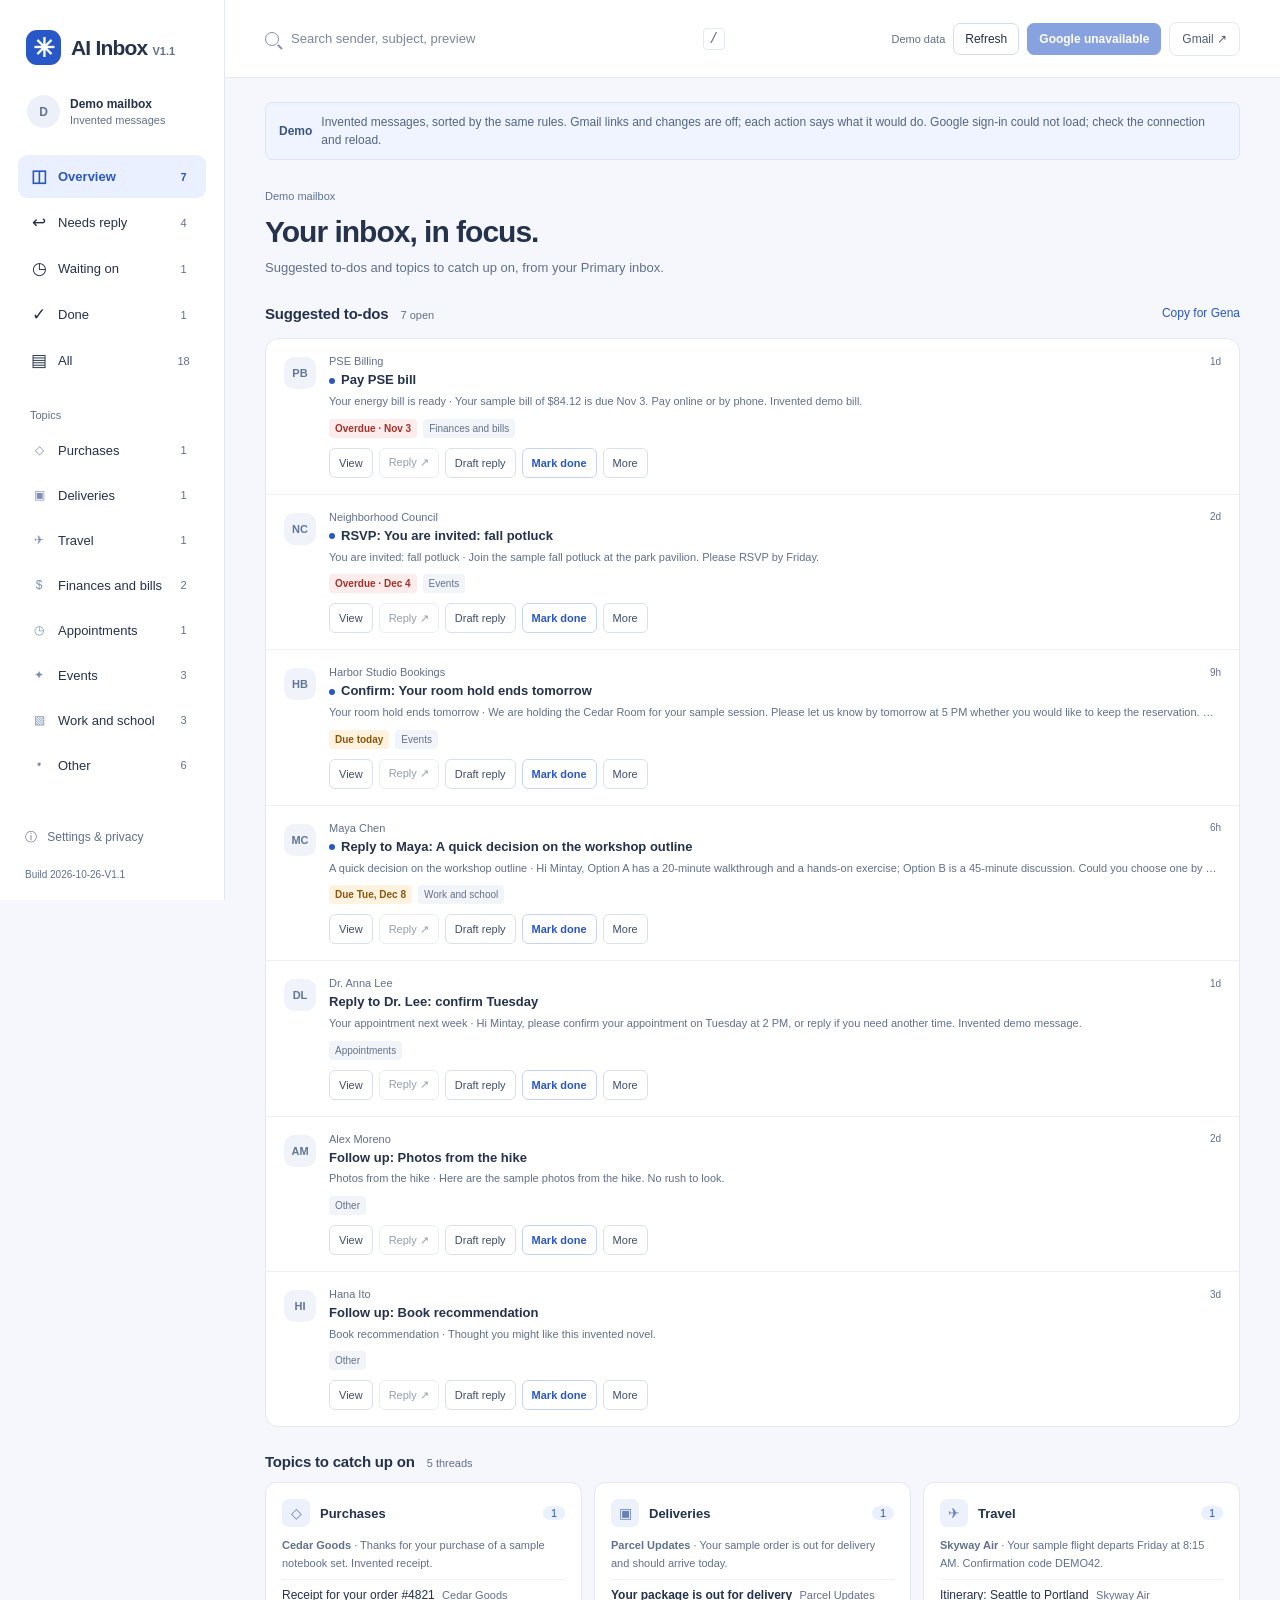
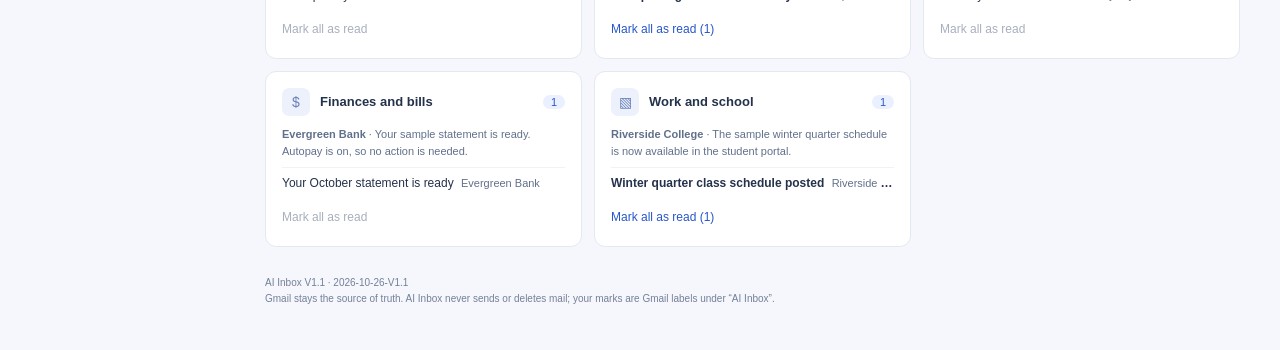
==== index.html @ 45b33141 "AI Inbox 2026-10-26-V1.1" ====
<!doctype html>
<html lang="en">
<head>
<meta charset="utf-8"><meta name="viewport" content="width=device-width,initial-scale=1">
<meta http-equiv="Content-Security-Policy" content="default-src 'self'; script-src 'self' https://accounts.google.com/gsi/client; style-src 'self' https://accounts.google.com/gsi/style; connect-src https://gmail.googleapis.com https://accounts.google.com/gsi/ https://oauth2.googleapis.com/revoke; frame-src https://accounts.google.com/gsi/; img-src 'self' data:; object-src 'none'; base-uri 'none'; form-action 'none'">
<meta name="referrer" content="no-referrer">
<meta name="color-scheme" content="light"><meta name="description" content="AI Inbox: a private view of your Gmail, sorted by plain rules in your browser.">
<title>AI Inbox V1.1</title>
<link rel="stylesheet" href="styles.css">
<script src="config.js" defer></script><script src="sorter.js" defer></script><script src="tools.js" defer></script><script src="gmail.js" defer></script><script src="demo-data.js" defer></script><script src="app.js" defer></script>
</head>
<body>
<a class="skip" href="#main">Skip to inbox</a>
<aside class="sidebar" aria-label="Inbox navigation">
<a class="brand" href="#" aria-label="AI Inbox home"><span class="brand-icon" aria-hidden="true">✳</span><span>AI Inbox <small>V1.1</small></span></a>
<div class="workspace" id="account"></div>
<nav id="navigation" aria-label="Views"></nav>
<div class="topics-nav"><p class="nav-caption">Topics</p><div id="topic-navigation"></div></div>
<div class="sidebar-bottom"><button class="quiet" id="privacy-button" type="button"><span aria-hidden="true">ⓘ</span> Settings & privacy</button><p class="build">Build <span id="build-id"></span></p></div>
</aside>
<div class="app-shell">
<header class="topbar"><label class="search-box"><span aria-hidden="true" class="search-icon"></span><input id="search" type="search" placeholder="Search sender, subject, preview" aria-label="Search sender, subject and preview"><kbd>/</kbd></label><div class="top-actions"><span id="updated" class="updated" role="status"></span><button class="secondary small" id="refresh" type="button">Refresh</button><button class="primary small" id="signin" type="button">Sign in with Google</button><button class="secondary small" id="signout" type="button" hidden>Sign out</button><a class="gmail-button" id="open-gmail" href="https://mail.google.com/mail/u/0/#inbox" target="_blank" rel="noopener noreferrer">Gmail <span aria-hidden="true">↗</span></a></div></header>
<main id="main" tabindex="-1">
<div id="notice" class="notice" role="status"></div>
<section class="page-heading"><div><p id="view-eyebrow"></p><h1 id="page-title"></h1><p id="page-description"></p></div></section>
<section id="overview" aria-label="Suggested to-dos and topics"></section>
<section class="message-section" id="message-section" aria-labelledby="list-title"><div class="section-heading"><div><h2 id="list-title">Messages</h2><span id="result-count" role="status" aria-live="polite"></span></div></div><div id="active-filters"></div><div id="messages"></div></section>
<footer class="page-footer"><span id="footer-build"></span><br>Gmail stays the source of truth. AI Inbox never sends or deletes mail; your marks are Gmail labels under “AI Inbox”.</footer>
</main>
</div>
<dialog id="detail-dialog" aria-labelledby="detail-title"><div id="detail-content"></div></dialog>
<dialog id="draft-dialog" aria-labelledby="draft-title"><div class="dialog-heading"><div><p class="eyebrow" id="draft-eyebrow">Draft reply</p><h2 id="draft-title">Reply</h2></div><button class="close-button" type="button" data-close="draft-dialog" aria-label="Close draft">×</button></div><div class="draft-main"><p class="draft-to" id="draft-to"></p><div class="template-row" id="template-row" role="group" aria-label="Templates"></div><label class="field-label" for="draft-text">Your reply</label><textarea id="draft-text" rows="10" spellcheck="true"></textarea><p class="inline-status" id="draft-status" role="status"></p></div><div class="detail-footer"><button class="primary" type="button" id="draft-save">Save to Gmail Drafts</button><a class="secondary link-button" id="draft-open" href="#" target="_blank" rel="noopener noreferrer" hidden>Open in Gmail ↗</a><p>Saved as a draft only. You send it from Gmail.</p></div></dialog>
<dialog id="gena-dialog" aria-labelledby="gena-title"><div class="dialog-heading"><div><p class="eyebrow">Copy for Gena</p><h2 id="gena-title">Open to-dos for Gena</h2></div><button class="close-button" type="button" data-close="gena-dialog" aria-label="Close Copy for Gena">×</button></div><div class="draft-main"><p class="field-help">Checked to-dos are copied in Gena’s “Import from Claude” format. Paste it there.</p><div id="gena-list" class="gena-list"></div><textarea id="gena-text" rows="8" readonly aria-label="Text for Gena"></textarea><p class="inline-status" id="gena-status" role="status"></p></div><div class="detail-footer"><button class="primary" type="button" id="gena-copy">Copy</button></div></dialog>
<dialog id="info-dialog" aria-labelledby="info-title"><div class="dialog-heading"><div><p class="eyebrow">Settings & privacy</p><h2 id="info-title">How AI Inbox works</h2></div><button class="close-button" type="button" data-close="info-dialog" aria-label="Close settings">×</button></div><div class="info-content"><label class="field-label" for="signoff">Sign-off for draft replies</label><input id="signoff" type="text" autocomplete="off"><h3>Your mail stays with you</h3><p>The page talks to Gmail straight from this browser with your own Google sign-in. There is no server, no AI service and nothing paid. Mail is held in memory while the page is open and is never saved to this device.</p><h3>Sorting</h3><p>Plain rules sort the Primary inbox from the last 30 days into suggested to-dos, topics, needs reply and waiting on. Each item says why it is there.</p><h3>Your marks</h3><p>Mark done, Remove and Add to to-dos are Gmail labels under “AI Inbox”, so your Mac and phone agree. Archive takes a thread out of the inbox. Each change has an Undo. AI Inbox never sends and never deletes mail; draft replies wait in Gmail Drafts.</p><h3>On this device</h3><p>Only the sign-off above is stored in this browser. Sign out ends the Google session for this page.</p></div></dialog>
<div class="toast" id="toast" role="status" aria-live="polite"><span id="toast-text"></span><button type="button" id="toast-undo" hidden>Undo</button></div>
</body>
</html>
---- styles.css ----
:root{--ink:#24324b;--muted:#61708a;--blue:#2857c8;--blue-soft:#eaf0ff;--line:#e3e8f1;--canvas:#f5f7fc;--white:#fff;--green:#256656;--amber:#8d550a;--red:#a3322b;--shadow:0 16px 60px #21375621;font-family:-apple-system,BlinkMacSystemFont,"Segoe UI",sans-serif;color:var(--ink);background:var(--canvas);font-size:14px}
*{box-sizing:border-box}body{margin:0;background:var(--canvas)}button,input,select,textarea{font:inherit}button,a,select,input,summary{-webkit-tap-highlight-color:transparent}button{cursor:pointer;color:inherit}button:disabled{cursor:not-allowed;opacity:.55}
button,a,input,select,textarea,summary{outline-offset:3px}button:focus-visible,a:focus-visible,input:focus-visible,select:focus-visible,textarea:focus-visible,summary:focus-visible{outline:3px solid #6387e5}a{color:inherit}[hidden]{display:none!important}
.skip{position:fixed;top:-100px;left:12px;background:#fff;padding:12px;z-index:20}.skip:focus{top:10px}

/* sidebar */
.sidebar{position:fixed;inset:0 auto 0 0;width:225px;background:#fff;border-right:1px solid var(--line);padding:30px 18px 20px;display:flex;flex-direction:column;z-index:2;overflow-y:auto}
.brand{text-decoration:none;display:flex;align-items:center;gap:10px;font-size:21px;font-weight:720;letter-spacing:-.8px;padding:0 8px}.brand small{font-size:11px;font-weight:650;letter-spacing:0;color:var(--muted)}
.brand-icon{display:grid;place-items:center;border-radius:11px;width:35px;height:35px;background:var(--blue);color:#fff;font-size:26px;line-height:1}
.workspace{display:flex;align-items:center;gap:10px;margin:30px 9px 24px;min-width:0}.workspace>div{min-width:0}.avatar{width:33px;height:33px;flex-shrink:0;border-radius:50%;background:#edf0f8;color:#627392;display:grid;place-items:center;font-size:12px;font-weight:700}
.workspace strong{font-size:12px;font-weight:650;display:block;overflow:hidden;text-overflow:ellipsis;white-space:nowrap}.workspace small{display:block;font-size:11px;color:var(--muted);margin-top:3px}
.nav-button{width:100%;border:0;background:transparent;display:flex;align-items:center;gap:10px;padding:11px 12px;margin:3px 0;border-radius:9px;font-size:13px;text-align:left;min-height:42px}.nav-button:hover{background:#f4f6fb}.nav-button.active{background:var(--blue-soft);color:var(--blue);font-weight:650}
.nav-icon{width:18px;display:flex;justify-content:center;font-size:17px}.nav-count{margin-left:auto;font-size:11px;min-width:21px;text-align:center;color:var(--muted)}.active .nav-count{color:var(--blue)}
.topics-nav{margin-top:24px}.nav-caption{font-size:11px;color:var(--muted);margin:0 12px 8px}.topic-dot{width:18px;text-align:center;color:#7d8fb9;font-size:12px}
.sidebar-bottom{margin-top:auto;padding-top:24px}.quiet{border:0;background:transparent;color:var(--muted);padding:11px 7px;font-size:12px;text-align:left}.quiet span{margin-right:7px}.build{font-size:10px;color:var(--muted);margin:12px 7px 0}

/* top bar */
.app-shell{margin-left:225px}
.topbar{min-height:78px;border-bottom:1px solid var(--line);background:#fff;display:flex;align-items:center;justify-content:space-between;padding:0 40px;gap:18px}
.search-box{display:flex;align-items:center;gap:12px;max-width:460px;width:100%;color:var(--muted);min-width:0}.search-box input{border:0;background:transparent;width:100%;padding:12px 0;font-size:13px;color:var(--ink);min-width:0}.search-box input::placeholder{color:#7b879b}
.search-icon{border:1.7px solid #8290a8;border-radius:50%;width:14px;height:14px;position:relative;flex-shrink:0}.search-icon:after{content:"";position:absolute;width:6px;height:1.7px;background:#8290a8;transform:rotate(45deg);right:-5px;bottom:-3px}
kbd{font:11px inherit;padding:2px 6px;border:1px solid var(--line);border-radius:4px}
.top-actions{display:flex;align-items:center;gap:8px;flex-shrink:0}.updated{font-size:11px;color:var(--muted);white-space:nowrap}
.gmail-button{font-size:12px;text-decoration:none;border:1px solid var(--line);border-radius:8px;white-space:nowrap;padding:9px 12px;color:#4e5c73}.gmail-button:hover{border-color:#94abe4}
.primary{font-size:12px;background:var(--blue);color:#fff;border:1px solid var(--blue);border-radius:7px;padding:10px 13px;font-weight:600}.primary:hover{background:#2149a9}
.secondary{font-size:12px;background:#fff;border:1px solid #d3dcec;border-radius:7px;padding:10px 12px}.secondary:disabled{background:#f0f3f8;color:#78869e}
.small{padding:8px 11px;font-size:12px;white-space:nowrap}.link-button{text-decoration:none;display:inline-block}.primary.link-button{color:#fff}

/* main */
main{max-width:1180px;margin:auto;padding:24px 40px 20px}
.notice{display:flex;align-items:center;flex-wrap:wrap;gap:6px 9px;border:1px solid #dbe4f8;border-radius:7px;background:#f0f4ff;padding:10px 13px;color:#536584;font-size:12px;line-height:1.5}.notice strong{font-weight:650;color:#3a5482}.notice span{flex:1 1 260px}.notice.warn{background:#fff6e8;border-color:#f1dcb7;color:#6f4a12}.notice.warn strong{color:#6f4a12}
.page-heading{margin:28px 0 22px}.page-heading p{color:var(--muted);margin:8px 0 0;font-size:13px;line-height:1.6}#view-eyebrow{font-size:11px;margin:0 0 8px;color:#5e7295}h1{font-size:30px;font-weight:650;letter-spacing:-1px;line-height:1.2;margin:0}
.section-heading{display:flex;justify-content:space-between;align-items:center;gap:12px;margin-bottom:12px}.section-heading>div{display:flex;align-items:baseline;gap:12px}.section-heading h2{font-size:15px;font-weight:650;letter-spacing:-.2px;margin:0}.section-heading span{font-size:11px;color:var(--muted)}
.text-button{color:var(--blue);font-size:12px;background:none;border:0;padding:6px 0;text-decoration:none}.text-button:disabled{color:var(--muted)}

/* rows: suggested to-dos and lists */
.todo-list,.messages-list{background:#fff;border:1px solid var(--line);border-radius:13px;margin-bottom:26px}
.row{display:flex;gap:13px;align-items:flex-start;padding:16px 18px;min-width:0}.row+.row{border-top:1px solid #edf0f6}
.sender-avatar{flex-shrink:0;width:32px;height:32px;border-radius:10px;background:#f0f3f9;display:grid;place-items:center;font-size:11px;color:#617596;font-weight:600;margin-top:2px}
.row-main{flex:1;min-width:0}.row-top{display:flex;gap:10px;align-items:center;margin-bottom:4px}.sender-name{font-size:11px;color:var(--muted);overflow:hidden;text-overflow:ellipsis;white-space:nowrap}.msg-count{font-size:10px;color:#8a96ab}.row-age{font-size:10px;color:var(--muted);margin-left:auto;white-space:nowrap}
.row-title{display:flex;align-items:baseline;gap:6px;border:0;background:none;padding:0;text-align:left;font-size:13px;font-weight:650;line-height:1.45;max-width:100%}.row-title:hover{color:var(--blue)}
.unread-dot{width:6px;height:6px;background:var(--blue);border-radius:50%;flex-shrink:0;align-self:center}
.row-sub{margin:3px 0 0;color:var(--muted);font-size:11px;line-height:1.6;overflow:hidden;text-overflow:ellipsis;white-space:nowrap}
.row-tags{display:flex;gap:6px;margin-top:8px;flex-wrap:wrap}.tag{font-size:10px;line-height:1.5;background:#f1f4f9;color:#64728b;padding:2px 6px;border-radius:4px}.tag.needsReply{color:#4767a8;background:#eef3ff}.tag.waitingOn{color:#7171a0;background:#f2f0fb}.tag.todo{color:#996011;background:#fff4e1}.tag.done{color:var(--green);background:#e8f4ef}
.due{font-size:10px;line-height:1.5;white-space:nowrap;background:#fff3df;color:var(--amber);padding:2px 6px;border-radius:4px;font-weight:600}.due.overdue{background:#fdeceb;color:var(--red)}
.row-actions{display:flex;gap:6px;flex-wrap:wrap;margin-top:10px;align-items:flex-start}
.chip-btn{font-size:11px;border:1px solid #d9e0ec;background:#fff;border-radius:6px;padding:6px 9px;min-height:30px;text-decoration:none;display:inline-flex;align-items:center;white-space:nowrap;color:#3f4f6b;list-style:none}.chip-btn:hover{border-color:#a9bce9}.chip-btn.strong{border-color:#c7d5f5;color:var(--blue);font-weight:600}.chip-btn.active{background:var(--blue-soft);border-color:#b8c9f2;color:var(--blue);font-weight:600}
summary.chip-btn::-webkit-details-marker{display:none}.more{position:relative;margin:0}.more[open] summary{background:#f4f6fb}
.more-menu{position:absolute;left:0;top:calc(100% + 4px);background:#fff;border:1px solid var(--line);border-radius:9px;box-shadow:var(--shadow);padding:5px;z-index:5;min-width:150px;display:flex;flex-direction:column}.more-menu button{border:0;background:none;text-align:left;padding:9px 10px;font-size:12px;border-radius:6px;min-height:36px}.more-menu button:hover{background:#f4f6fb}

/* topics */
.topic-grid{display:grid;grid-template-columns:repeat(3,minmax(0,1fr));gap:12px;margin-bottom:28px}
.topic-card{background:#fff;border:1px solid var(--line);border-radius:11px;padding:16px;display:flex;flex-direction:column;min-width:0}
.topic-head{display:flex;align-items:center;gap:10px}.topic-head h3{font-size:13px;margin:0;font-weight:650;flex:1}.topic-count{font-size:11px;color:var(--blue);background:var(--blue-soft);border-radius:10px;padding:1px 8px}
.topic-symbol{width:28px;height:28px;display:grid;place-items:center;background:#edf1fc;border-radius:7px;color:#6680b9;flex-shrink:0}
.topic-latest{font-size:11px;color:var(--muted);line-height:1.6;margin:10px 0 6px;overflow:hidden;display:-webkit-box;-webkit-line-clamp:2;-webkit-box-orient:vertical}
.topic-threads{list-style:none;margin:0 0 6px;padding:0;flex:1}.topic-threads li{border-top:1px solid #f0f2f7}.topic-threads a,.topic-threads button{display:block;width:100%;text-align:left;border:0;background:none;padding:8px 0;font-size:12px;text-decoration:none;overflow:hidden;text-overflow:ellipsis;white-space:nowrap}.topic-threads a:hover,.topic-threads button:hover{color:var(--blue)}.topic-threads li.unread a,.topic-threads li.unread button{font-weight:650}.topic-from{color:var(--muted);font-weight:400;font-size:11px;margin-left:4px}
.topic-actions{display:flex;justify-content:space-between;gap:8px}

#active-filters{display:flex;gap:8px;flex-wrap:wrap}.filter-chip{background:#eaf0ff;color:#3f61a7;border:0;padding:7px 10px;font-size:11px;border-radius:6px;margin-bottom:12px}
.empty-state{text-align:center;padding:32px 20px;border:1px dashed #cbd5e7;border-radius:12px;background:#fff}.empty-state h3{font-size:15px;margin:0 0 6px}.empty-state p{font-size:12px;color:var(--muted);line-height:1.6;margin:0 0 6px}.topic-grid .empty-state{grid-column:1/-1}.todo-list .empty-state{border:0;border-radius:0}
.page-footer{font-size:10px;color:#738097;margin:23px 0;line-height:1.6}

/* dialogs */
dialog{padding:0;border:1px solid #dce3ee;border-radius:16px;width:min(640px,calc(100% - 32px));max-height:88dvh;color:var(--ink);box-shadow:var(--shadow)}dialog::backdrop{background:#14223a66}
.dialog-heading{padding:22px 24px 18px;display:flex;align-items:flex-start;justify-content:space-between;gap:20px;border-bottom:1px solid var(--line)}.dialog-heading h2{font-size:20px;line-height:1.35;letter-spacing:-.5px;margin:5px 0 0;font-weight:650;overflow-wrap:anywhere}
.eyebrow{font-size:11px;color:var(--muted);margin:0}.close-button{font-size:25px;line-height:1;flex-shrink:0;width:32px;height:32px;border-radius:7px;border:1px solid var(--line);background:#fff;color:var(--muted)}
.detail-main,.info-content,.draft-main{padding:20px 24px}.detail-meta{color:var(--muted);font-size:12px;display:flex;gap:12px;align-items:center;margin-bottom:18px;overflow-wrap:anywhere}.detail-meta strong{color:var(--ink);display:block;font-weight:600;margin-bottom:3px}
.detail-summary{font-size:14px;line-height:1.7;margin:0 0 16px}.action-callout{padding:14px 16px;border-radius:9px;background:#eef3ff;border:1px solid #e0e8fb;margin-bottom:16px}.action-callout strong{font-size:11px;color:#5072b5;font-weight:600}.action-callout p{font-size:13px;line-height:1.6;margin:6px 0;font-weight:600}
details{margin:14px 0}details summary{font-size:12px;color:var(--blue);cursor:pointer;padding:5px 0}details p{font-size:12px;line-height:1.7;color:var(--muted);margin:4px 0}
.detail-footer{border-top:1px solid var(--line);padding:15px 24px;display:flex;align-items:center;gap:10px;flex-wrap:wrap;background:#fbfcff}.detail-footer p{font-size:10px;color:var(--muted);line-height:1.6;margin:0}
.draft-to{font-size:12px;color:var(--muted);margin:0 0 12px;overflow-wrap:anywhere}.template-row{display:flex;gap:6px;flex-wrap:wrap;margin-bottom:14px}
.field-label{display:block;font-size:11px;color:var(--muted);margin:0 0 6px}.field-help{font-size:12px;color:var(--muted);margin:0 0 12px;line-height:1.6}
textarea,.info-content input{width:100%;border:1px solid #d3dcec;border-radius:8px;padding:11px 12px;font-size:13px;line-height:1.6;color:var(--ink);background:#fff;resize:vertical}
.inline-status{min-height:1.2em;font-size:12px;color:var(--muted);margin:10px 0 0;line-height:1.6}
.gena-list{display:flex;flex-direction:column;gap:6px;margin-bottom:12px;max-height:200px;overflow-y:auto}.gena-item{display:flex;gap:8px;align-items:flex-start;font-size:12px;line-height:1.5}.gena-item input{margin-top:3px}
.info-content h3{font-size:13px;margin:20px 0 6px}.info-content p{font-size:12px;line-height:1.7;color:var(--muted);margin:4px 0 10px}
.toast{position:fixed;bottom:24px;left:calc(50% + 112px);transform:translateX(-50%);background:#293c5a;color:#fff;border-radius:8px;padding:10px 12px 10px 16px;font-size:12px;box-shadow:var(--shadow);opacity:0;pointer-events:none;max-width:calc(100vw - 32px);width:max-content;transition:opacity .12s;z-index:10;display:flex;align-items:center;gap:12px}.toast.visible{opacity:1;pointer-events:auto}
.toast button{background:none;border:1px solid #8ea6d6;color:#fff;border-radius:6px;padding:6px 10px;font-size:12px;font-weight:600;flex-shrink:0}

@media(max-width:1100px){.sidebar{width:195px;padding-inline:12px}.app-shell{margin-left:195px}.topbar{padding:0 24px}main{padding-inline:24px}.topic-grid{grid-template-columns:repeat(2,minmax(0,1fr))}.toast{left:calc(50% + 97px)}.updated{display:none}}
@media(max-width:760px){
.sidebar{position:relative;width:auto;inset:auto;border:0;padding:16px 16px 0;display:block;overflow:visible}.brand{font-size:20px;padding:0}.brand-icon{width:31px;height:31px;font-size:23px}
.workspace,.topics-nav,.sidebar-bottom{display:none}
#navigation{display:flex;gap:3px;overflow-x:auto;margin:14px -16px 0;padding:0 12px 8px;scrollbar-width:none}.nav-button{width:auto;flex-shrink:0;white-space:nowrap;font-size:12px;padding:9px 11px;margin:0;min-height:38px}.nav-icon{display:none}.nav-count{min-width:12px;font-size:10px}
.app-shell{margin:0}.topbar{flex-wrap:wrap;padding:10px 16px;gap:8px;border-top:1px solid var(--line);min-height:0}.search-box{max-width:none;flex:1 1 100%;gap:10px}.search-box kbd{display:none}.top-actions{flex:1 1 100%;justify-content:flex-end;flex-wrap:wrap}.updated{display:inline;margin-right:auto}
main{padding:16px 16px 10px}.page-heading{margin:20px 0 16px}h1{font-size:25px}.page-heading p{font-size:12px}
.row{padding:14px 12px;gap:10px}.sender-avatar{width:28px;height:28px;font-size:10px;border-radius:8px}.row-title{font-size:13px}.chip-btn{min-height:34px;padding:7px 10px;font-size:12px}
.topic-grid{grid-template-columns:1fr;gap:9px}.toast{left:50%;bottom:16px}.dialog-heading{padding:18px}.detail-main,.info-content,.draft-main{padding:18px}.detail-footer{padding:14px 18px}
.search-box input,select,textarea,.info-content input{font-size:16px}.search-box input::placeholder{font-size:13px}
}
@media(prefers-reduced-motion:reduce){*{scroll-behavior:auto!important;transition:none!important}}
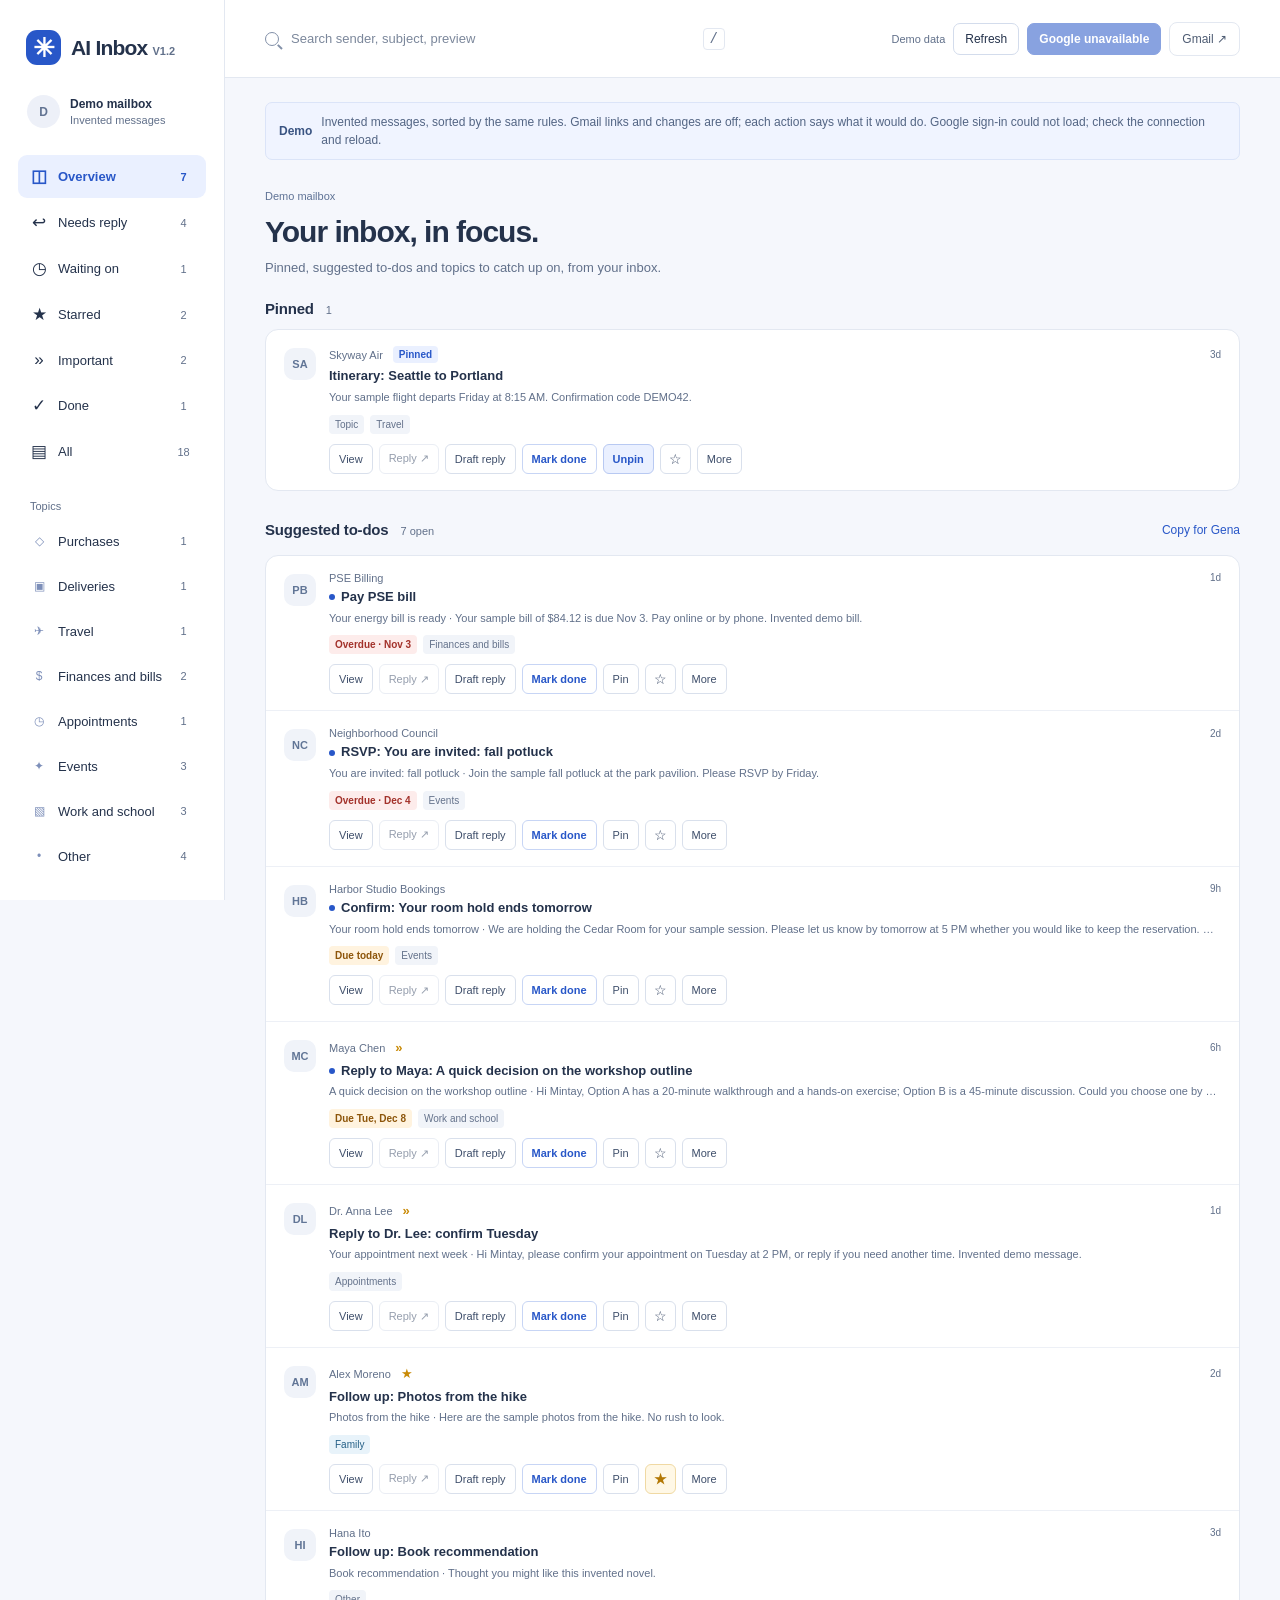
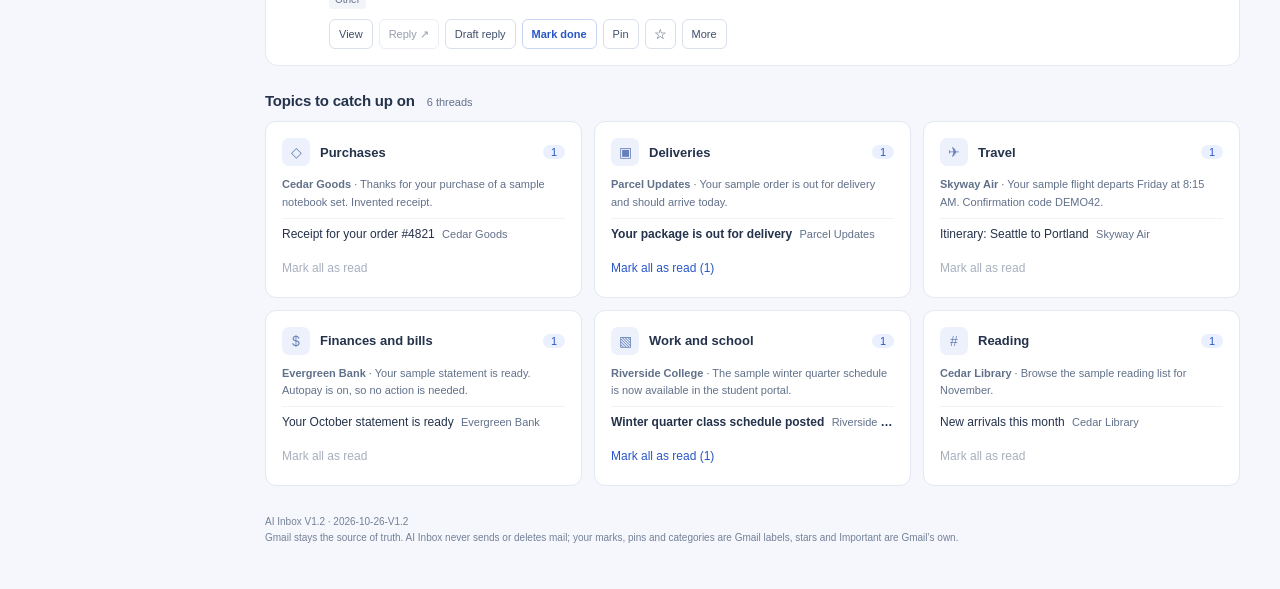
==== commit b952d948: "AI Inbox 2026-10-26-V1.2" ====
--- a/index.html
+++ b/index.html
@@ -2,20 +2,20 @@
 <html lang="en">
 <head>
 <meta charset="utf-8"><meta name="viewport" content="width=device-width,initial-scale=1">
-<meta http-equiv="Content-Security-Policy" content="default-src 'self'; script-src 'self' https://accounts.google.com/gsi/client; style-src 'self' https://accounts.google.com/gsi/style; connect-src https://gmail.googleapis.com https://accounts.google.com/gsi/ https://oauth2.googleapis.com/revoke; frame-src https://accounts.google.com/gsi/; img-src 'self' data:; object-src 'none'; base-uri 'none'; form-action 'none'">
+<meta http-equiv="Content-Security-Policy" content="default-src 'self'; script-src 'self' https://accounts.google.com/gsi/client; style-src 'self' https://accounts.google.com/gsi/style; connect-src https://gmail.googleapis.com https://www.googleapis.com/drive/v3/ https://www.googleapis.com/upload/drive/v3/ https://accounts.google.com/gsi/ https://oauth2.googleapis.com/revoke; frame-src https://accounts.google.com/gsi/; img-src 'self' data:; object-src 'none'; base-uri 'none'; form-action 'none'">
 <meta name="referrer" content="no-referrer">
 <meta name="color-scheme" content="light"><meta name="description" content="AI Inbox: a private view of your Gmail, sorted by plain rules in your browser.">
-<title>AI Inbox V1.1</title>
+<title>AI Inbox V1.2</title>
 <link rel="stylesheet" href="styles.css">
-<script src="config.js" defer></script><script src="sorter.js" defer></script><script src="tools.js" defer></script><script src="gmail.js" defer></script><script src="demo-data.js" defer></script><script src="app.js" defer></script>
+<script src="config.js" defer></script><script src="sorter.js" defer></script><script src="tools.js" defer></script><script src="gmail.js" defer></script><script src="edits.js" defer></script><script src="demo-data.js" defer></script><script src="app.js" defer></script>
 </head>
 <body>
 <a class="skip" href="#main">Skip to inbox</a>
 <aside class="sidebar" aria-label="Inbox navigation">
-<a class="brand" href="#" aria-label="AI Inbox home"><span class="brand-icon" aria-hidden="true">✳</span><span>AI Inbox <small>V1.1</small></span></a>
+<a class="brand" href="#" aria-label="AI Inbox home"><span class="brand-icon" aria-hidden="true">✳</span><span>AI Inbox <small>V1.2</small></span></a>
 <div class="workspace" id="account"></div>
 <nav id="navigation" aria-label="Views"></nav>
-<div class="topics-nav"><p class="nav-caption">Topics</p><div id="topic-navigation"></div></div>
+<div class="topics-nav"><p class="nav-caption">Topics</p><div id="topic-navigation"></div><div class="nav-caption-row"><p class="nav-caption">Categories</p><button class="text-button" type="button" data-act="manage-categories">Manage</button></div><div id="category-navigation"></div></div>
 <div class="sidebar-bottom"><button class="quiet" id="privacy-button" type="button"><span aria-hidden="true">ⓘ</span> Settings & privacy</button><p class="build">Build <span id="build-id"></span></p></div>
 </aside>
 <div class="app-shell">
@@ -25,13 +25,15 @@
 <section class="page-heading"><div><p id="view-eyebrow"></p><h1 id="page-title"></h1><p id="page-description"></p></div></section>
 <section id="overview" aria-label="Suggested to-dos and topics"></section>
 <section class="message-section" id="message-section" aria-labelledby="list-title"><div class="section-heading"><div><h2 id="list-title">Messages</h2><span id="result-count" role="status" aria-live="polite"></span></div></div><div id="active-filters"></div><div id="messages"></div></section>
-<footer class="page-footer"><span id="footer-build"></span><br>Gmail stays the source of truth. AI Inbox never sends or deletes mail; your marks are Gmail labels under “AI Inbox”.</footer>
+<footer class="page-footer"><span id="footer-build"></span><br>Gmail stays the source of truth. AI Inbox never sends or deletes mail; your marks, pins and categories are Gmail labels, stars and Important are Gmail’s own.</footer>
 </main>
 </div>
 <dialog id="detail-dialog" aria-labelledby="detail-title"><div id="detail-content"></div></dialog>
 <dialog id="draft-dialog" aria-labelledby="draft-title"><div class="dialog-heading"><div><p class="eyebrow" id="draft-eyebrow">Draft reply</p><h2 id="draft-title">Reply</h2></div><button class="close-button" type="button" data-close="draft-dialog" aria-label="Close draft">×</button></div><div class="draft-main"><p class="draft-to" id="draft-to"></p><div class="template-row" id="template-row" role="group" aria-label="Templates"></div><label class="field-label" for="draft-text">Your reply</label><textarea id="draft-text" rows="10" spellcheck="true"></textarea><p class="inline-status" id="draft-status" role="status"></p></div><div class="detail-footer"><button class="primary" type="button" id="draft-save">Save to Gmail Drafts</button><a class="secondary link-button" id="draft-open" href="#" target="_blank" rel="noopener noreferrer" hidden>Open in Gmail ↗</a><p>Saved as a draft only. You send it from Gmail.</p></div></dialog>
 <dialog id="gena-dialog" aria-labelledby="gena-title"><div class="dialog-heading"><div><p class="eyebrow">Copy for Gena</p><h2 id="gena-title">Open to-dos for Gena</h2></div><button class="close-button" type="button" data-close="gena-dialog" aria-label="Close Copy for Gena">×</button></div><div class="draft-main"><p class="field-help">Checked to-dos are copied in Gena’s “Import from Claude” format. Paste it there.</p><div id="gena-list" class="gena-list"></div><textarea id="gena-text" rows="8" readonly aria-label="Text for Gena"></textarea><p class="inline-status" id="gena-status" role="status"></p></div><div class="detail-footer"><button class="primary" type="button" id="gena-copy">Copy</button></div></dialog>
-<dialog id="info-dialog" aria-labelledby="info-title"><div class="dialog-heading"><div><p class="eyebrow">Settings & privacy</p><h2 id="info-title">How AI Inbox works</h2></div><button class="close-button" type="button" data-close="info-dialog" aria-label="Close settings">×</button></div><div class="info-content"><label class="field-label" for="signoff">Sign-off for draft replies</label><input id="signoff" type="text" autocomplete="off"><h3>Your mail stays with you</h3><p>The page talks to Gmail straight from this browser with your own Google sign-in. There is no server, no AI service and nothing paid. Mail is held in memory while the page is open and is never saved to this device.</p><h3>Sorting</h3><p>Plain rules sort the Primary inbox from the last 30 days into suggested to-dos, topics, needs reply and waiting on. Each item says why it is there.</p><h3>Your marks</h3><p>Mark done, Remove and Add to to-dos are Gmail labels under “AI Inbox”, so your Mac and phone agree. Archive takes a thread out of the inbox. Each change has an Undo. AI Inbox never sends and never deletes mail; draft replies wait in Gmail Drafts.</p><h3>On this device</h3><p>Only the sign-off above is stored in this browser. Sign out ends the Google session for this page.</p></div></dialog>
+<dialog id="edit-dialog" aria-labelledby="edit-title"><div class="dialog-heading"><div><p class="eyebrow" id="edit-subject"></p><h2 id="edit-title">Edit item</h2></div><button class="close-button" type="button" data-close="edit-dialog" aria-label="Close edit">×</button></div><div class="draft-main edit-form"><label class="field-label" for="edit-item-title">Title</label><input id="edit-item-title" type="text" maxlength="200" autocomplete="off"><div class="edit-row"><div><label class="field-label" for="edit-due">Due date</label><input id="edit-due" type="date"></div><div><label class="field-label" for="edit-list">List</label><select id="edit-list"><option value="todo">To-do</option><option value="needsReply">Needs reply</option><option value="waitingOn">Waiting on</option><option value="fyi">FYI</option></select></div></div><label class="field-label" for="edit-note">Note</label><textarea id="edit-note" rows="3" maxlength="1000" spellcheck="true"></textarea><p class="inline-status" id="edit-status" role="status"></p></div><div class="detail-footer"><button class="primary" type="button" id="edit-save">Save</button><button class="secondary" type="button" id="edit-reset">Reset to automatic</button><p id="edit-where"></p></div></dialog>
+<dialog id="category-dialog" aria-labelledby="category-title"><div class="dialog-heading"><div><p class="eyebrow" id="category-eyebrow">Categories</p><h2 id="category-title">Your categories</h2></div><button class="close-button" type="button" data-close="category-dialog" aria-label="Close categories">×</button></div><div class="draft-main" id="category-body"></div></dialog>
+<dialog id="info-dialog" aria-labelledby="info-title"><div class="dialog-heading"><div><p class="eyebrow">Settings & privacy</p><h2 id="info-title">How AI Inbox works</h2></div><button class="close-button" type="button" data-close="info-dialog" aria-label="Close settings">×</button></div><div class="info-content"><label class="field-label" for="signoff">Sign-off for draft replies</label><input id="signoff" type="text" autocomplete="off"><label class="check-row"><input id="with-promotions" type="checkbox"> Also show Promotions and Social</label><h3>Your mail stays with you</h3><p>The page talks to Gmail straight from this browser with your own Google sign-in. There is no server, no AI service and nothing paid. Mail is held in memory while the page is open and is never saved to this device.</p><h3>Sorting</h3><p>Plain rules sort your inbox from the last 30 days (every tab except Promotions and Social, unless you add them above) into suggested to-dos, topics, needs reply and waiting on. Starred, pinned and to-do threads show whatever their age. Each item says why it is there.</p><h3>Your marks</h3><p>Mark done, Remove, Add to to-dos and Pin are Gmail labels under “AI Inbox”; Star and Important are Gmail’s own; categories are Gmail labels. So Gmail, your Mac and your phone agree. Archive takes a thread out of the inbox and Move to inbox puts it back. Each change has an Undo. AI Inbox never sends and never deletes mail or labels; draft replies wait in Gmail Drafts.</p><h3>Your edits</h3><p id="edits-where"></p><h3>On this device</h3><p>The sign-off and the Promotions setting are stored in this browser; your edits too, only if Google Drive is not allowed. Sign out ends the Google session for this page.</p></div></dialog>
 <div class="toast" id="toast" role="status" aria-live="polite"><span id="toast-text"></span><button type="button" id="toast-undo" hidden>Undo</button></div>
 </body>
 </html>
--- a/styles.css
+++ b/styles.css
@@ -11,7 +11,7 @@
 .workspace strong{font-size:12px;font-weight:650;display:block;overflow:hidden;text-overflow:ellipsis;white-space:nowrap}.workspace small{display:block;font-size:11px;color:var(--muted);margin-top:3px}
 .nav-button{width:100%;border:0;background:transparent;display:flex;align-items:center;gap:10px;padding:11px 12px;margin:3px 0;border-radius:9px;font-size:13px;text-align:left;min-height:42px}.nav-button:hover{background:#f4f6fb}.nav-button.active{background:var(--blue-soft);color:var(--blue);font-weight:650}
 .nav-icon{width:18px;display:flex;justify-content:center;font-size:17px}.nav-count{margin-left:auto;font-size:11px;min-width:21px;text-align:center;color:var(--muted)}.active .nav-count{color:var(--blue)}
-.topics-nav{margin-top:24px}.nav-caption{font-size:11px;color:var(--muted);margin:0 12px 8px}.topic-dot{width:18px;text-align:center;color:#7d8fb9;font-size:12px}
+.topics-nav{margin-top:24px}.nav-caption{font-size:11px;color:var(--muted);margin:0 12px 8px}.nav-caption-row{display:flex;align-items:baseline;justify-content:space-between;margin-top:18px;padding-right:12px}.nav-caption-row .nav-caption{margin-bottom:4px}.nav-empty{font-size:11px;color:var(--muted);margin:4px 12px}.topic-dot{width:18px;text-align:center;color:#7d8fb9;font-size:12px}
 .sidebar-bottom{margin-top:auto;padding-top:24px}.quiet{border:0;background:transparent;color:var(--muted);padding:11px 7px;font-size:12px;text-align:left}.quiet span{margin-right:7px}.build{font-size:10px;color:var(--muted);margin:12px 7px 0}
 
 /* top bar */
@@ -34,7 +34,7 @@
 .text-button{color:var(--blue);font-size:12px;background:none;border:0;padding:6px 0;text-decoration:none}.text-button:disabled{color:var(--muted)}
 
 /* rows: suggested to-dos and lists */
-.todo-list,.messages-list{background:#fff;border:1px solid var(--line);border-radius:13px;margin-bottom:26px}
+.todo-list,.messages-list,.pinned-list{background:#fff;border:1px solid var(--line);border-radius:13px;margin-bottom:26px}
 .row{display:flex;gap:13px;align-items:flex-start;padding:16px 18px;min-width:0}.row+.row{border-top:1px solid #edf0f6}
 .sender-avatar{flex-shrink:0;width:32px;height:32px;border-radius:10px;background:#f0f3f9;display:grid;place-items:center;font-size:11px;color:#617596;font-weight:600;margin-top:2px}
 .row-main{flex:1;min-width:0}.row-top{display:flex;gap:10px;align-items:center;margin-bottom:4px}.sender-name{font-size:11px;color:var(--muted);overflow:hidden;text-overflow:ellipsis;white-space:nowrap}.msg-count{font-size:10px;color:#8a96ab}.row-age{font-size:10px;color:var(--muted);margin-left:auto;white-space:nowrap}
@@ -48,6 +48,18 @@
 summary.chip-btn::-webkit-details-marker{display:none}.more{position:relative;margin:0}.more[open] summary{background:#f4f6fb}
 .more-menu{position:absolute;left:0;top:calc(100% + 4px);background:#fff;border:1px solid var(--line);border-radius:9px;box-shadow:var(--shadow);padding:5px;z-index:5;min-width:150px;display:flex;flex-direction:column}.more-menu button{border:0;background:none;text-align:left;padding:9px 10px;font-size:12px;border-radius:6px;min-height:36px}.more-menu button:hover{background:#f4f6fb}
 
+/* V1.2 marks, notes, edits and categories */
+.mark{font-size:10px;line-height:1.5;flex-shrink:0;white-space:nowrap}.mark.pin{background:var(--blue-soft);color:var(--blue);padding:1px 6px;border-radius:4px;font-weight:600}.mark.star{color:#c98a06;font-size:13px}.mark.important{color:#c98a06;font-weight:700;font-size:13px}
+.star-btn{font-size:14px;padding-inline:8px}.star-btn.active{color:#b37805;background:#fff8e6;border-color:#f0d9a3}
+.row-note{margin:5px 0 0;font-size:11px;line-height:1.5;color:#4b5a73;background:#f7f9fd;border-left:3px solid #c7d5f5;padding:4px 8px;border-radius:0 4px 4px 0;overflow-wrap:anywhere}
+.tag.category{color:#245f86;background:#e8f3fa}.tag.edited{color:#6b4fa0;background:#f3effb}
+.action-callout.edited{background:#f6f3fc;border-color:#e6def6}.action-callout.edited strong{color:#6b4fa0}.detail-note{font-weight:400!important;white-space:pre-wrap}
+.edit-form input,.edit-form select,.category-new input,.category-manage input{width:100%;border:1px solid #d3dcec;border-radius:8px;padding:10px 12px;font-size:13px;color:var(--ink);background:#fff;min-width:0}
+.edit-form textarea{margin-bottom:0}.edit-form .field-label{margin-top:12px}.edit-form .field-label:first-child{margin-top:0}.edit-row{display:grid;grid-template-columns:1fr 1fr;gap:12px}
+.category-choices{display:flex;flex-wrap:wrap;gap:6px;margin-bottom:18px}.category-new{display:flex;gap:8px}.category-new button{flex-shrink:0}
+.category-manage{list-style:none;margin:0 0 18px;padding:0}.category-manage li{display:flex;align-items:center;gap:12px;padding:8px 0;border-top:1px solid #f0f2f7;font-size:13px}.category-manage li:first-child{border-top:0}.category-name{flex:1;min-width:0;overflow-wrap:anywhere}.category-name small{font-size:10px;color:var(--muted);margin-left:4px}.muted{color:var(--muted)}
+.check-row{display:flex;align-items:center;gap:8px;font-size:13px;margin:16px 0 0}.info-content .check-row input{width:auto;padding:0}
+
 /* topics */
 .topic-grid{display:grid;grid-template-columns:repeat(3,minmax(0,1fr));gap:12px;margin-bottom:28px}
 .topic-card{background:#fff;border:1px solid var(--line);border-radius:11px;padding:16px;display:flex;flex-direction:column;min-width:0}
@@ -57,6 +69,7 @@
 .topic-threads{list-style:none;margin:0 0 6px;padding:0;flex:1}.topic-threads li{border-top:1px solid #f0f2f7}.topic-threads a,.topic-threads button{display:block;width:100%;text-align:left;border:0;background:none;padding:8px 0;font-size:12px;text-decoration:none;overflow:hidden;text-overflow:ellipsis;white-space:nowrap}.topic-threads a:hover,.topic-threads button:hover{color:var(--blue)}.topic-threads li.unread a,.topic-threads li.unread button{font-weight:650}.topic-from{color:var(--muted);font-weight:400;font-size:11px;margin-left:4px}
 .topic-actions{display:flex;justify-content:space-between;gap:8px}
 
+.show-more{display:block;margin:-14px auto 26px}
 #active-filters{display:flex;gap:8px;flex-wrap:wrap}.filter-chip{background:#eaf0ff;color:#3f61a7;border:0;padding:7px 10px;font-size:11px;border-radius:6px;margin-bottom:12px}
 .empty-state{text-align:center;padding:32px 20px;border:1px dashed #cbd5e7;border-radius:12px;background:#fff}.empty-state h3{font-size:15px;margin:0 0 6px}.empty-state p{font-size:12px;color:var(--muted);line-height:1.6;margin:0 0 6px}.topic-grid .empty-state{grid-column:1/-1}.todo-list .empty-state{border:0;border-radius:0}
 .page-footer{font-size:10px;color:#738097;margin:23px 0;line-height:1.6}
@@ -81,7 +94,10 @@
 @media(max-width:1100px){.sidebar{width:195px;padding-inline:12px}.app-shell{margin-left:195px}.topbar{padding:0 24px}main{padding-inline:24px}.topic-grid{grid-template-columns:repeat(2,minmax(0,1fr))}.toast{left:calc(50% + 97px)}.updated{display:none}}
 @media(max-width:760px){
 .sidebar{position:relative;width:auto;inset:auto;border:0;padding:16px 16px 0;display:block;overflow:visible}.brand{font-size:20px;padding:0}.brand-icon{width:31px;height:31px;font-size:23px}
-.workspace,.topics-nav,.sidebar-bottom{display:none}
+.workspace,.nav-caption,.nav-empty,.build{display:none}
+.topics-nav{margin:0 -16px;padding:0 12px 6px;display:flex;align-items:center;gap:3px;overflow-x:auto;scrollbar-width:none}#topic-navigation,#category-navigation{display:contents}.nav-caption-row{margin:0;padding:0;order:9;flex-shrink:0}
+.sidebar-bottom{margin:0;padding:0 0 4px}.quiet{padding:6px 0}
+.edit-row{grid-template-columns:1fr}
 #navigation{display:flex;gap:3px;overflow-x:auto;margin:14px -16px 0;padding:0 12px 8px;scrollbar-width:none}.nav-button{width:auto;flex-shrink:0;white-space:nowrap;font-size:12px;padding:9px 11px;margin:0;min-height:38px}.nav-icon{display:none}.nav-count{min-width:12px;font-size:10px}
 .app-shell{margin:0}.topbar{flex-wrap:wrap;padding:10px 16px;gap:8px;border-top:1px solid var(--line);min-height:0}.search-box{max-width:none;flex:1 1 100%;gap:10px}.search-box kbd{display:none}.top-actions{flex:1 1 100%;justify-content:flex-end;flex-wrap:wrap}.updated{display:inline;margin-right:auto}
 main{padding:16px 16px 10px}.page-heading{margin:20px 0 16px}h1{font-size:25px}.page-heading p{font-size:12px}
@@ -90,3 +106,6 @@
 .search-box input,select,textarea,.info-content input{font-size:16px}.search-box input::placeholder{font-size:13px}
 }
 @media(prefers-reduced-motion:reduce){*{scroll-behavior:auto!important;transition:none!important}}
+
+/* privacy.html */
+.privacy-page{max-width:640px;margin:32px auto;padding:0 16px;line-height:1.55}
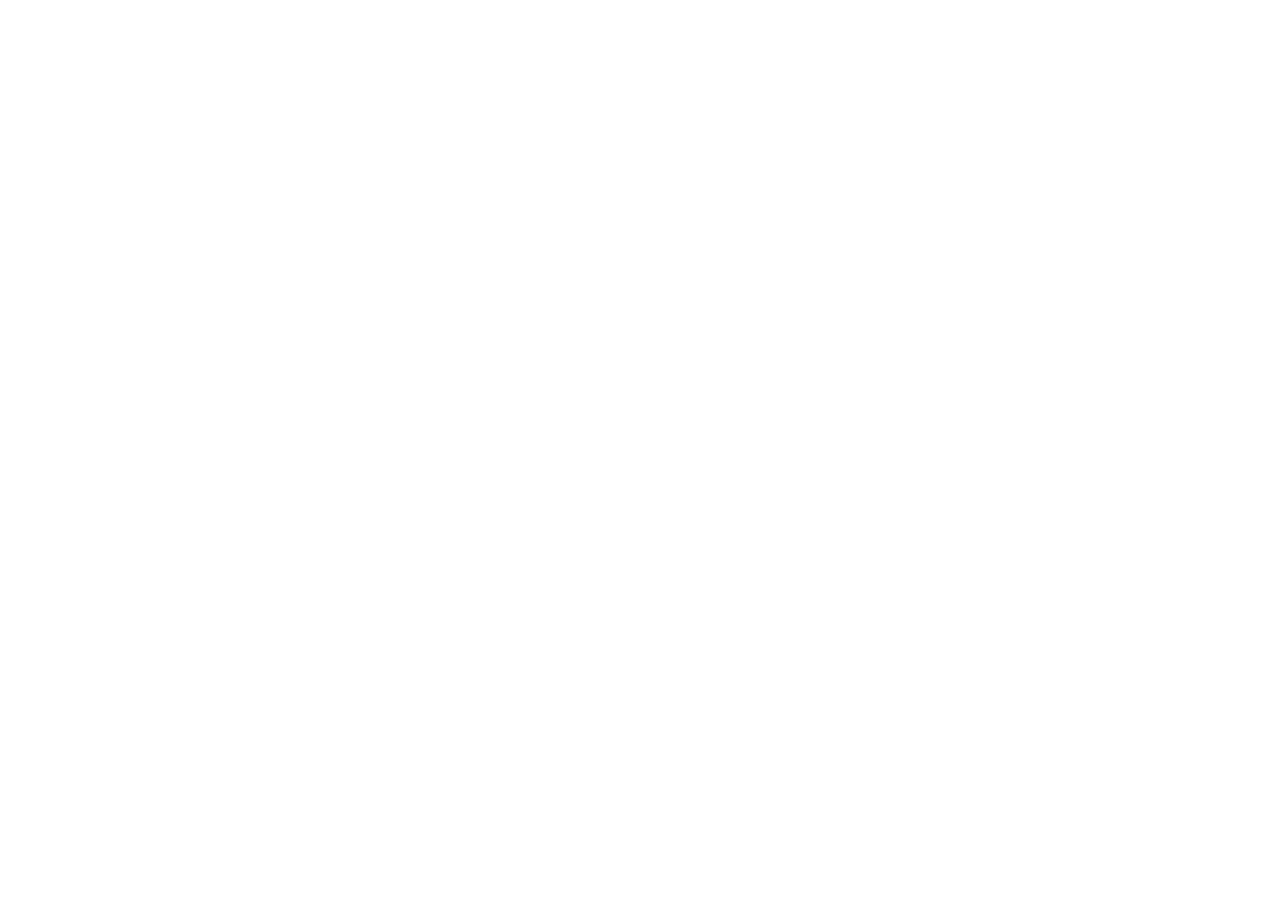
==== commit cd929679: "AI Inbox 2026-10-27-V1.3: forward to the sign-in helper" ====
--- a/index.html
+++ b/index.html
@@ -2,38 +2,13 @@
 <html lang="en">
 <head>
 <meta charset="utf-8"><meta name="viewport" content="width=device-width,initial-scale=1">
-<meta http-equiv="Content-Security-Policy" content="default-src 'self'; script-src 'self' https://accounts.google.com/gsi/client; style-src 'self' https://accounts.google.com/gsi/style; connect-src https://gmail.googleapis.com https://www.googleapis.com/drive/v3/ https://www.googleapis.com/upload/drive/v3/ https://accounts.google.com/gsi/ https://oauth2.googleapis.com/revoke; frame-src https://accounts.google.com/gsi/; img-src 'self' data:; object-src 'none'; base-uri 'none'; form-action 'none'">
+<meta http-equiv="Content-Security-Policy" content="default-src 'none'; base-uri 'none'; form-action 'none'">
 <meta name="referrer" content="no-referrer">
-<meta name="color-scheme" content="light"><meta name="description" content="AI Inbox: a private view of your Gmail, sorted by plain rules in your browser.">
-<title>AI Inbox V1.2</title>
-<link rel="stylesheet" href="styles.css">
-<script src="config.js" defer></script><script src="sorter.js" defer></script><script src="tools.js" defer></script><script src="gmail.js" defer></script><script src="edits.js" defer></script><script src="demo-data.js" defer></script><script src="app.js" defer></script>
+<meta http-equiv="refresh" content="0; url=https://ai-inbox.mmisgano.workers.dev/">
+<title>AI Inbox has moved</title>
 </head>
 <body>
-<a class="skip" href="#main">Skip to inbox</a>
-<aside class="sidebar" aria-label="Inbox navigation">
-<a class="brand" href="#" aria-label="AI Inbox home"><span class="brand-icon" aria-hidden="true">✳</span><span>AI Inbox <small>V1.2</small></span></a>
-<div class="workspace" id="account"></div>
-<nav id="navigation" aria-label="Views"></nav>
-<div class="topics-nav"><p class="nav-caption">Topics</p><div id="topic-navigation"></div><div class="nav-caption-row"><p class="nav-caption">Categories</p><button class="text-button" type="button" data-act="manage-categories">Manage</button></div><div id="category-navigation"></div></div>
-<div class="sidebar-bottom"><button class="quiet" id="privacy-button" type="button"><span aria-hidden="true">ⓘ</span> Settings & privacy</button><p class="build">Build <span id="build-id"></span></p></div>
-</aside>
-<div class="app-shell">
-<header class="topbar"><label class="search-box"><span aria-hidden="true" class="search-icon"></span><input id="search" type="search" placeholder="Search sender, subject, preview" aria-label="Search sender, subject and preview"><kbd>/</kbd></label><div class="top-actions"><span id="updated" class="updated" role="status"></span><button class="secondary small" id="refresh" type="button">Refresh</button><button class="primary small" id="signin" type="button">Sign in with Google</button><button class="secondary small" id="signout" type="button" hidden>Sign out</button><a class="gmail-button" id="open-gmail" href="https://mail.google.com/mail/u/0/#inbox" target="_blank" rel="noopener noreferrer">Gmail <span aria-hidden="true">↗</span></a></div></header>
-<main id="main" tabindex="-1">
-<div id="notice" class="notice" role="status"></div>
-<section class="page-heading"><div><p id="view-eyebrow"></p><h1 id="page-title"></h1><p id="page-description"></p></div></section>
-<section id="overview" aria-label="Suggested to-dos and topics"></section>
-<section class="message-section" id="message-section" aria-labelledby="list-title"><div class="section-heading"><div><h2 id="list-title">Messages</h2><span id="result-count" role="status" aria-live="polite"></span></div></div><div id="active-filters"></div><div id="messages"></div></section>
-<footer class="page-footer"><span id="footer-build"></span><br>Gmail stays the source of truth. AI Inbox never sends or deletes mail; your marks, pins and categories are Gmail labels, stars and Important are Gmail’s own.</footer>
-</main>
-</div>
-<dialog id="detail-dialog" aria-labelledby="detail-title"><div id="detail-content"></div></dialog>
-<dialog id="draft-dialog" aria-labelledby="draft-title"><div class="dialog-heading"><div><p class="eyebrow" id="draft-eyebrow">Draft reply</p><h2 id="draft-title">Reply</h2></div><button class="close-button" type="button" data-close="draft-dialog" aria-label="Close draft">×</button></div><div class="draft-main"><p class="draft-to" id="draft-to"></p><div class="template-row" id="template-row" role="group" aria-label="Templates"></div><label class="field-label" for="draft-text">Your reply</label><textarea id="draft-text" rows="10" spellcheck="true"></textarea><p class="inline-status" id="draft-status" role="status"></p></div><div class="detail-footer"><button class="primary" type="button" id="draft-save">Save to Gmail Drafts</button><a class="secondary link-button" id="draft-open" href="#" target="_blank" rel="noopener noreferrer" hidden>Open in Gmail ↗</a><p>Saved as a draft only. You send it from Gmail.</p></div></dialog>
-<dialog id="gena-dialog" aria-labelledby="gena-title"><div class="dialog-heading"><div><p class="eyebrow">Copy for Gena</p><h2 id="gena-title">Open to-dos for Gena</h2></div><button class="close-button" type="button" data-close="gena-dialog" aria-label="Close Copy for Gena">×</button></div><div class="draft-main"><p class="field-help">Checked to-dos are copied in Gena’s “Import from Claude” format. Paste it there.</p><div id="gena-list" class="gena-list"></div><textarea id="gena-text" rows="8" readonly aria-label="Text for Gena"></textarea><p class="inline-status" id="gena-status" role="status"></p></div><div class="detail-footer"><button class="primary" type="button" id="gena-copy">Copy</button></div></dialog>
-<dialog id="edit-dialog" aria-labelledby="edit-title"><div class="dialog-heading"><div><p class="eyebrow" id="edit-subject"></p><h2 id="edit-title">Edit item</h2></div><button class="close-button" type="button" data-close="edit-dialog" aria-label="Close edit">×</button></div><div class="draft-main edit-form"><label class="field-label" for="edit-item-title">Title</label><input id="edit-item-title" type="text" maxlength="200" autocomplete="off"><div class="edit-row"><div><label class="field-label" for="edit-due">Due date</label><input id="edit-due" type="date"></div><div><label class="field-label" for="edit-list">List</label><select id="edit-list"><option value="todo">To-do</option><option value="needsReply">Needs reply</option><option value="waitingOn">Waiting on</option><option value="fyi">FYI</option></select></div></div><label class="field-label" for="edit-note">Note</label><textarea id="edit-note" rows="3" maxlength="1000" spellcheck="true"></textarea><p class="inline-status" id="edit-status" role="status"></p></div><div class="detail-footer"><button class="primary" type="button" id="edit-save">Save</button><button class="secondary" type="button" id="edit-reset">Reset to automatic</button><p id="edit-where"></p></div></dialog>
-<dialog id="category-dialog" aria-labelledby="category-title"><div class="dialog-heading"><div><p class="eyebrow" id="category-eyebrow">Categories</p><h2 id="category-title">Your categories</h2></div><button class="close-button" type="button" data-close="category-dialog" aria-label="Close categories">×</button></div><div class="draft-main" id="category-body"></div></dialog>
-<dialog id="info-dialog" aria-labelledby="info-title"><div class="dialog-heading"><div><p class="eyebrow">Settings & privacy</p><h2 id="info-title">How AI Inbox works</h2></div><button class="close-button" type="button" data-close="info-dialog" aria-label="Close settings">×</button></div><div class="info-content"><label class="field-label" for="signoff">Sign-off for draft replies</label><input id="signoff" type="text" autocomplete="off"><label class="check-row"><input id="with-promotions" type="checkbox"> Also show Promotions and Social</label><h3>Your mail stays with you</h3><p>The page talks to Gmail straight from this browser with your own Google sign-in. There is no server, no AI service and nothing paid. Mail is held in memory while the page is open and is never saved to this device.</p><h3>Sorting</h3><p>Plain rules sort your inbox from the last 30 days (every tab except Promotions and Social, unless you add them above) into suggested to-dos, topics, needs reply and waiting on. Starred, pinned and to-do threads show whatever their age. Each item says why it is there.</p><h3>Your marks</h3><p>Mark done, Remove, Add to to-dos and Pin are Gmail labels under “AI Inbox”; Star and Important are Gmail’s own; categories are Gmail labels. So Gmail, your Mac and your phone agree. Archive takes a thread out of the inbox and Move to inbox puts it back. Each change has an Undo. AI Inbox never sends and never deletes mail or labels; draft replies wait in Gmail Drafts.</p><h3>Your edits</h3><p id="edits-where"></p><h3>On this device</h3><p>The sign-off and the Promotions setting are stored in this browser; your edits too, only if Google Drive is not allowed. Sign out ends the Google session for this page.</p></div></dialog>
-<div class="toast" id="toast" role="status" aria-live="polite"><span id="toast-text"></span><button type="button" id="toast-undo" hidden>Undo</button></div>
+<h1>AI Inbox has moved</h1>
+<p>AI Inbox now lives at <a href="https://ai-inbox.mmisgano.workers.dev/">https://ai-inbox.mmisgano.workers.dev/</a>, where each device stays signed in. Update your bookmark or Home Screen icon.</p>
 </body>
 </html>
